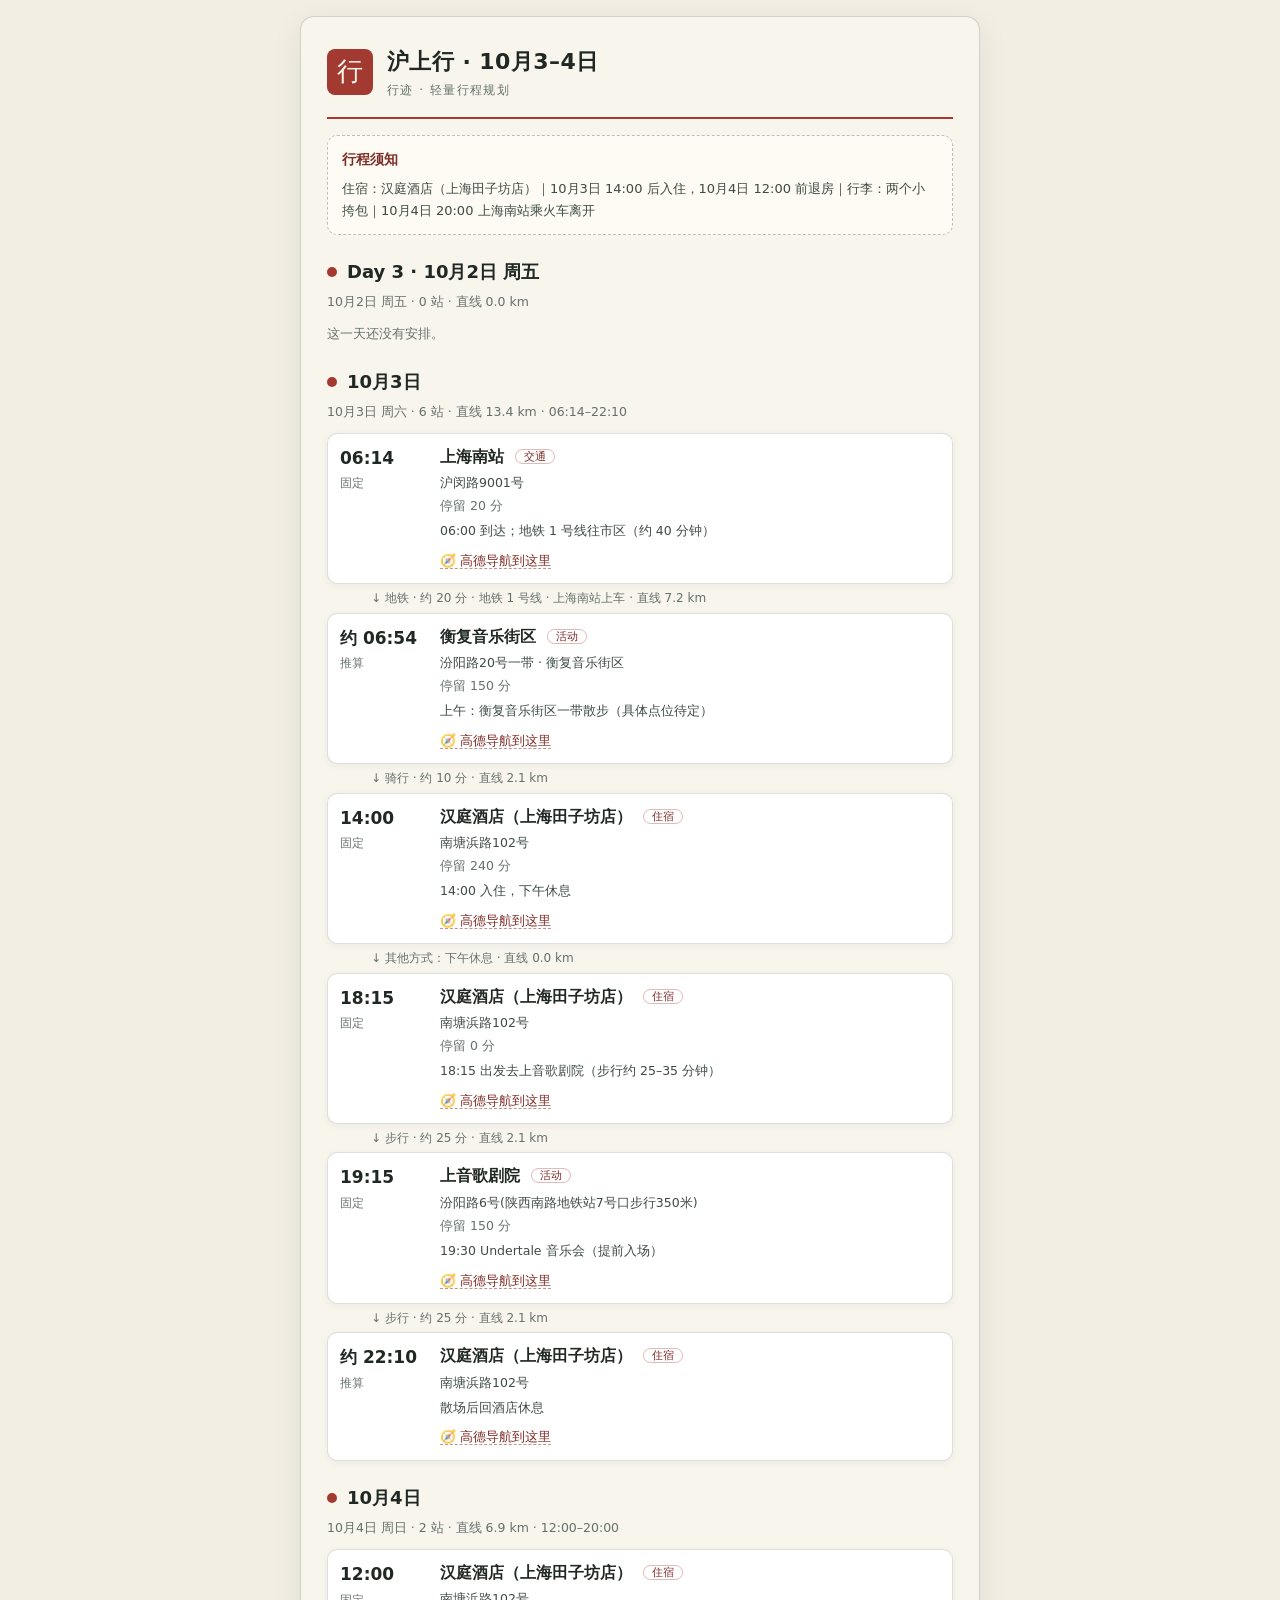
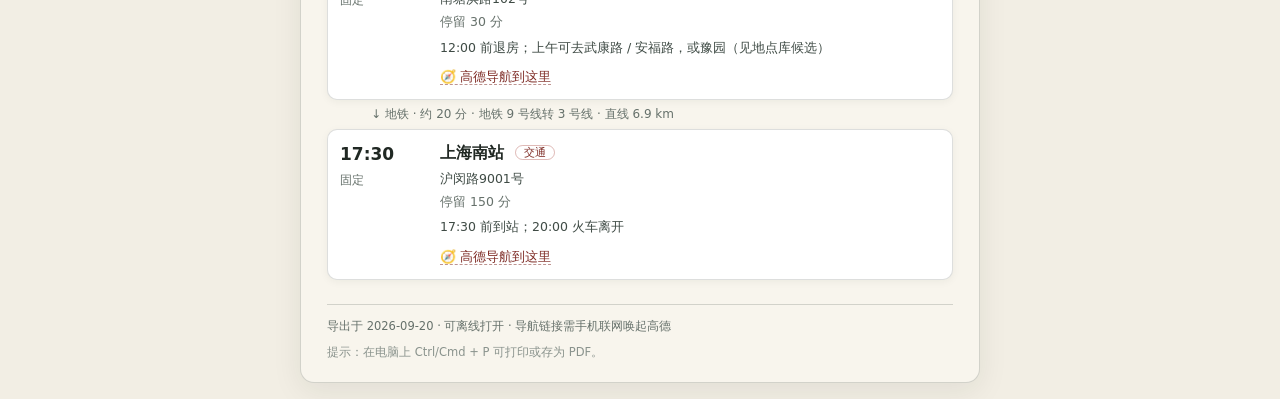
==== 沪上行-行程单.html @ 2066f83e "feat: 首个公开版本（行迹 · 轻量行程规划）" ====
<!DOCTYPE html>
<html lang="zh-CN">
<head>
<meta charset="UTF-8">
<meta name="viewport" content="width=device-width, initial-scale=1.0">
<title>行程单 · 沪上行 · 10月3–4日</title>
<style>:root{color-scheme:light}
*{box-sizing:border-box;margin:0;padding:0}
body{background:#f2eee4;color:#202823;font:15px/1.7 "PingFang SC","Microsoft YaHei",system-ui,sans-serif;padding:16px}
.sheet{max-width:680px;margin:0 auto;background:#f8f5ed;border:1px solid rgba(43,54,48,.18);border-radius:14px;padding:26px 26px 20px;box-shadow:0 8px 30px rgba(24,32,28,.08)}
.sheet-head{display:flex;gap:14px;align-items:center;padding-bottom:16px;border-bottom:2px solid #a33a31}
.seal{display:grid;place-items:center;width:46px;height:46px;border-radius:8px;background:#a33a31;color:#fdf6ec;font-size:26px;font-family:"KaiTi","STKaiti",serif}
h1{font-size:22px;letter-spacing:.02em}
.brand{color:#66716b;font-size:12px;letter-spacing:.12em}
.trip-note{margin-top:16px;padding:12px 14px;border:1px dashed rgba(43,54,48,.3);border-radius:10px;background:#fdfbf4}
.trip-note h2{font-size:14px;color:#7e2b25;margin-bottom:6px}
.trip-note p{font-size:13px;color:#3f4b45}
.day{margin-top:22px}
.day h2{display:flex;align-items:center;gap:10px;font-size:18px}
.day h2::before{content:"";width:10px;height:10px;border-radius:50%;background:#a33a31}
.day-meta{margin:4px 0 10px;color:#66716b;font-size:12.5px}
.stops{list-style:none}
.stop{display:grid;grid-template-columns:88px 1fr;gap:12px;padding:10px 12px;border:1px solid rgba(43,54,48,.16);border-radius:10px;background:#fff;box-shadow:0 2px 8px rgba(24,32,28,.05);page-break-inside:avoid;break-inside:avoid}
.stop.is-late{border-left:3px solid #a33a31}
.stop-time{display:flex;flex-direction:column;gap:2px}
.stop-time strong{font-size:17px;font-variant-numeric:tabular-nums}
.stop-time strong.late{color:#a33a31;font-size:14px}
.stop-time span{color:#66716b;font-size:11.5px}
.stop-body h3{font-size:15.5px}
.stop-body h3 em{font-style:normal;font-size:11px;font-weight:500;color:#7e2b25;border:1px solid rgba(163,58,49,.35);border-radius:99px;padding:0 8px;margin-left:6px;vertical-align:2px}
.addr{color:#3f4b45;font-size:12.5px;margin-top:2px}
.stop-meta{color:#66716b;font-size:12.5px;margin-top:2px}
.note{color:#3f4b45;font-size:12.5px;margin-top:4px}
.links{margin-top:6px}
.links a{color:#7e2b25;font-size:13px;text-decoration:none;border-bottom:1px dashed rgba(126,43,37,.5)}
.transit{list-style:none;margin:4px 0 4px 44px;color:#66716b;font-size:12px}
.empty{color:#66716b;font-size:13px}
.sheet-foot{margin-top:24px;padding-top:12px;border-top:1px solid rgba(43,54,48,.18);color:#66716b;font-size:11.5px}
.print-tip{margin-top:6px;color:#8a938d;font-size:11.5px}
@media print{body{background:#fff;padding:0}.sheet{border:none;box-shadow:none;max-width:none}.print-tip{display:none}.links a{color:#000}}
@media (max-width:520px){.sheet{padding:18px 14px}.stop{grid-template-columns:70px 1fr;gap:8px}}</style>
</head>
<body>
<main class="sheet"><header class="sheet-head"><div class="seal">行</div><div><h1>沪上行 · 10月3–4日</h1><p class="brand">行迹 · 轻量行程规划</p></div></header><section class="trip-note"><h2>行程须知</h2><p>住宿：汉庭酒店（上海田子坊店）｜10月3日 14:00 后入住，10月4日 12:00 前退房｜行李：两个小挎包｜10月4日 20:00 上海南站乘火车离开</p></section><section class="day"><h2>Day 3 · 10月2日 周五</h2><p class="day-meta">10月2日 周五 · 0 站 · 直线 0.0 km</p><p class="empty">这一天还没有安排。</p></section><section class="day"><h2>10月3日</h2><p class="day-meta">10月3日 周六 · 6 站 · 直线 13.4 km · 06:14–22:10</p><ul class="stops"><li class="stop"><div class="stop-time"><strong>06:14</strong><span>固定</span></div><div class="stop-body"><h3>上海南站 <em>交通</em></h3><p class="addr">沪闵路9001号</p><p class="stop-meta">停留 20 分</p><p class="note">06:00 到达；地铁 1 号线往市区（约 40 分钟）</p><p class="links"><a href="https://uri.amap.com/navigation?to=121.429462,31.153127,%E4%B8%8A%E6%B5%B7%E5%8D%97%E7%AB%99&mode=bus&callnative=1&coordinate=gaode&src=xingji">🧭 高德导航到这里</a></p></div></li><li class="transit">↓ 地铁 · 约 20 分 · 地铁 1 号线 · 上海南站上车 · 直线 7.2 km</li><li class="stop"><div class="stop-time"><strong>约 06:54</strong><span>推算</span></div><div class="stop-body"><h3>衡复音乐街区 <em>活动</em></h3><p class="addr">汾阳路20号一带 · 衡复音乐街区</p><p class="stop-meta">停留 150 分</p><p class="note">上午：衡复音乐街区一带散步（具体点位待定）</p><p class="links"><a href="https://uri.amap.com/navigation?to=121.454668,31.213711,%E8%A1%A1%E5%A4%8D%E9%9F%B3%E4%B9%90%E8%A1%97%E5%8C%BA&mode=bus&callnative=1&coordinate=gaode&src=xingji">🧭 高德导航到这里</a></p></div></li><li class="transit">↓ 骑行 · 约 10 分 · 直线 2.1 km</li><li class="stop"><div class="stop-time"><strong>14:00</strong><span>固定</span></div><div class="stop-body"><h3>汉庭酒店（上海田子坊店） <em>住宿</em></h3><p class="addr">南塘浜路102号</p><p class="stop-meta">停留 240 分</p><p class="note">14:00 入住，下午休息</p><p class="links"><a href="https://uri.amap.com/navigation?to=121.47242,31.203067,%E6%B1%89%E5%BA%AD%E9%85%92%E5%BA%97%EF%BC%88%E4%B8%8A%E6%B5%B7%E7%94%B0%E5%AD%90%E5%9D%8A%E5%BA%97%EF%BC%89&mode=bus&callnative=1&coordinate=gaode&src=xingji">🧭 高德导航到这里</a></p></div></li><li class="transit">↓ 其他方式：下午休息 · 直线 0.0 km</li><li class="stop"><div class="stop-time"><strong>18:15</strong><span>固定</span></div><div class="stop-body"><h3>汉庭酒店（上海田子坊店） <em>住宿</em></h3><p class="addr">南塘浜路102号</p><p class="stop-meta">停留 0 分</p><p class="note">18:15 出发去上音歌剧院（步行约 25–35 分钟）</p><p class="links"><a href="https://uri.amap.com/navigation?to=121.47242,31.203067,%E6%B1%89%E5%BA%AD%E9%85%92%E5%BA%97%EF%BC%88%E4%B8%8A%E6%B5%B7%E7%94%B0%E5%AD%90%E5%9D%8A%E5%BA%97%EF%BC%89&mode=bus&callnative=1&coordinate=gaode&src=xingji">🧭 高德导航到这里</a></p></div></li><li class="transit">↓ 步行 · 约 25 分 · 直线 2.1 km</li><li class="stop"><div class="stop-time"><strong>19:15</strong><span>固定</span></div><div class="stop-body"><h3>上音歌剧院 <em>活动</em></h3><p class="addr">汾阳路6号(陕西南路地铁站7号口步行350米)</p><p class="stop-meta">停留 150 分</p><p class="note">19:30 Undertale 音乐会（提前入场）</p><p class="links"><a href="https://uri.amap.com/navigation?to=121.455425,31.214725,%E4%B8%8A%E9%9F%B3%E6%AD%8C%E5%89%A7%E9%99%A2&mode=bus&callnative=1&coordinate=gaode&src=xingji">🧭 高德导航到这里</a></p></div></li><li class="transit">↓ 步行 · 约 25 分 · 直线 2.1 km</li><li class="stop"><div class="stop-time"><strong>约 22:10</strong><span>推算</span></div><div class="stop-body"><h3>汉庭酒店（上海田子坊店） <em>住宿</em></h3><p class="addr">南塘浜路102号</p><p class="note">散场后回酒店休息</p><p class="links"><a href="https://uri.amap.com/navigation?to=121.47242,31.203067,%E6%B1%89%E5%BA%AD%E9%85%92%E5%BA%97%EF%BC%88%E4%B8%8A%E6%B5%B7%E7%94%B0%E5%AD%90%E5%9D%8A%E5%BA%97%EF%BC%89&mode=bus&callnative=1&coordinate=gaode&src=xingji">🧭 高德导航到这里</a></p></div></li></ul></section><section class="day"><h2>10月4日</h2><p class="day-meta">10月4日 周日 · 2 站 · 直线 6.9 km · 12:00–20:00</p><ul class="stops"><li class="stop"><div class="stop-time"><strong>12:00</strong><span>固定</span></div><div class="stop-body"><h3>汉庭酒店（上海田子坊店） <em>住宿</em></h3><p class="addr">南塘浜路102号</p><p class="stop-meta">停留 30 分</p><p class="note">12:00 前退房；上午可去武康路 / 安福路，或豫园（见地点库候选）</p><p class="links"><a href="https://uri.amap.com/navigation?to=121.47242,31.203067,%E6%B1%89%E5%BA%AD%E9%85%92%E5%BA%97%EF%BC%88%E4%B8%8A%E6%B5%B7%E7%94%B0%E5%AD%90%E5%9D%8A%E5%BA%97%EF%BC%89&mode=bus&callnative=1&coordinate=gaode&src=xingji">🧭 高德导航到这里</a></p></div></li><li class="transit">↓ 地铁 · 约 20 分 · 地铁 9 号线转 3 号线 · 直线 6.9 km</li><li class="stop"><div class="stop-time"><strong>17:30</strong><span>固定</span></div><div class="stop-body"><h3>上海南站 <em>交通</em></h3><p class="addr">沪闵路9001号</p><p class="stop-meta">停留 150 分</p><p class="note">17:30 前到站；20:00 火车离开</p><p class="links"><a href="https://uri.amap.com/navigation?to=121.429462,31.153127,%E4%B8%8A%E6%B5%B7%E5%8D%97%E7%AB%99&mode=bus&callnative=1&coordinate=gaode&src=xingji">🧭 高德导航到这里</a></p></div></li></ul></section><footer class="sheet-foot">导出于 2026-09-20 · 可离线打开 · 导航链接需手机联网唤起高德</footer><p class="print-tip">提示：在电脑上 Ctrl/Cmd + P 可打印或存为 PDF。</p></main>
</body>
</html>
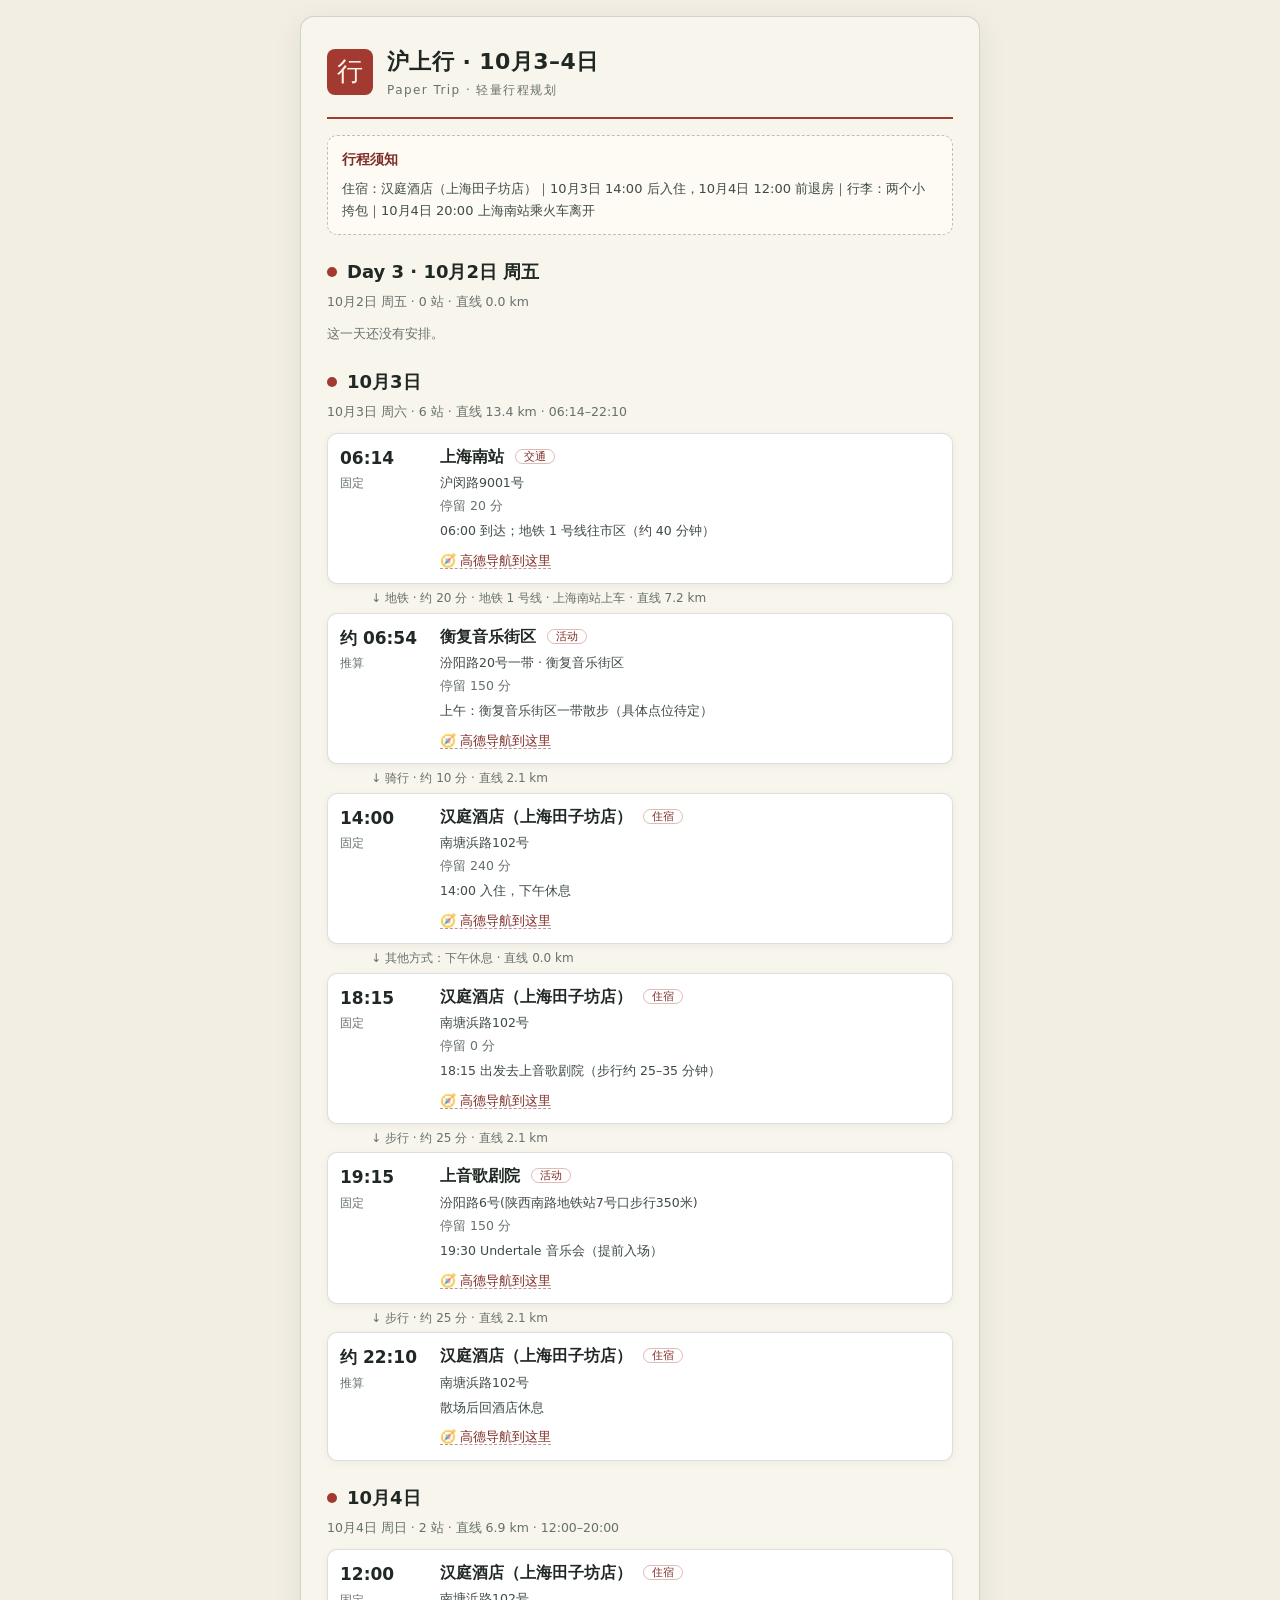
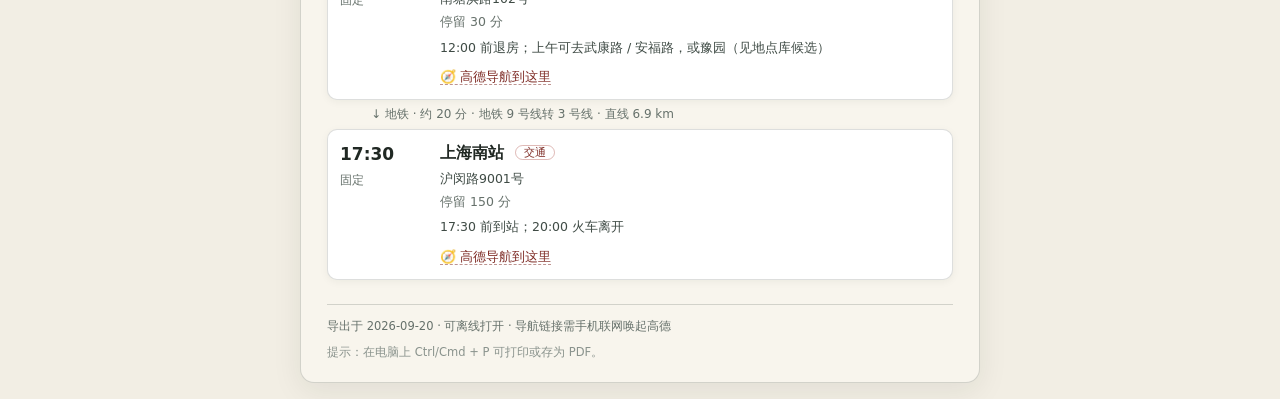
==== commit 442af0d7: "chore: 项目更名为 Paper Trip（paper-trip）" ====
--- a/沪上行-行程单.html
+++ b/沪上行-行程单.html
@@ -41,6 +41,6 @@
 @media (max-width:520px){.sheet{padding:18px 14px}.stop{grid-template-columns:70px 1fr;gap:8px}}</style>
 </head>
 <body>
-<main class="sheet"><header class="sheet-head"><div class="seal">行</div><div><h1>沪上行 · 10月3–4日</h1><p class="brand">行迹 · 轻量行程规划</p></div></header><section class="trip-note"><h2>行程须知</h2><p>住宿：汉庭酒店（上海田子坊店）｜10月3日 14:00 后入住，10月4日 12:00 前退房｜行李：两个小挎包｜10月4日 20:00 上海南站乘火车离开</p></section><section class="day"><h2>Day 3 · 10月2日 周五</h2><p class="day-meta">10月2日 周五 · 0 站 · 直线 0.0 km</p><p class="empty">这一天还没有安排。</p></section><section class="day"><h2>10月3日</h2><p class="day-meta">10月3日 周六 · 6 站 · 直线 13.4 km · 06:14–22:10</p><ul class="stops"><li class="stop"><div class="stop-time"><strong>06:14</strong><span>固定</span></div><div class="stop-body"><h3>上海南站 <em>交通</em></h3><p class="addr">沪闵路9001号</p><p class="stop-meta">停留 20 分</p><p class="note">06:00 到达；地铁 1 号线往市区（约 40 分钟）</p><p class="links"><a href="https://uri.amap.com/navigation?to=121.429462,31.153127,%E4%B8%8A%E6%B5%B7%E5%8D%97%E7%AB%99&mode=bus&callnative=1&coordinate=gaode&src=xingji">🧭 高德导航到这里</a></p></div></li><li class="transit">↓ 地铁 · 约 20 分 · 地铁 1 号线 · 上海南站上车 · 直线 7.2 km</li><li class="stop"><div class="stop-time"><strong>约 06:54</strong><span>推算</span></div><div class="stop-body"><h3>衡复音乐街区 <em>活动</em></h3><p class="addr">汾阳路20号一带 · 衡复音乐街区</p><p class="stop-meta">停留 150 分</p><p class="note">上午：衡复音乐街区一带散步（具体点位待定）</p><p class="links"><a href="https://uri.amap.com/navigation?to=121.454668,31.213711,%E8%A1%A1%E5%A4%8D%E9%9F%B3%E4%B9%90%E8%A1%97%E5%8C%BA&mode=bus&callnative=1&coordinate=gaode&src=xingji">🧭 高德导航到这里</a></p></div></li><li class="transit">↓ 骑行 · 约 10 分 · 直线 2.1 km</li><li class="stop"><div class="stop-time"><strong>14:00</strong><span>固定</span></div><div class="stop-body"><h3>汉庭酒店（上海田子坊店） <em>住宿</em></h3><p class="addr">南塘浜路102号</p><p class="stop-meta">停留 240 分</p><p class="note">14:00 入住，下午休息</p><p class="links"><a href="https://uri.amap.com/navigation?to=121.47242,31.203067,%E6%B1%89%E5%BA%AD%E9%85%92%E5%BA%97%EF%BC%88%E4%B8%8A%E6%B5%B7%E7%94%B0%E5%AD%90%E5%9D%8A%E5%BA%97%EF%BC%89&mode=bus&callnative=1&coordinate=gaode&src=xingji">🧭 高德导航到这里</a></p></div></li><li class="transit">↓ 其他方式：下午休息 · 直线 0.0 km</li><li class="stop"><div class="stop-time"><strong>18:15</strong><span>固定</span></div><div class="stop-body"><h3>汉庭酒店（上海田子坊店） <em>住宿</em></h3><p class="addr">南塘浜路102号</p><p class="stop-meta">停留 0 分</p><p class="note">18:15 出发去上音歌剧院（步行约 25–35 分钟）</p><p class="links"><a href="https://uri.amap.com/navigation?to=121.47242,31.203067,%E6%B1%89%E5%BA%AD%E9%85%92%E5%BA%97%EF%BC%88%E4%B8%8A%E6%B5%B7%E7%94%B0%E5%AD%90%E5%9D%8A%E5%BA%97%EF%BC%89&mode=bus&callnative=1&coordinate=gaode&src=xingji">🧭 高德导航到这里</a></p></div></li><li class="transit">↓ 步行 · 约 25 分 · 直线 2.1 km</li><li class="stop"><div class="stop-time"><strong>19:15</strong><span>固定</span></div><div class="stop-body"><h3>上音歌剧院 <em>活动</em></h3><p class="addr">汾阳路6号(陕西南路地铁站7号口步行350米)</p><p class="stop-meta">停留 150 分</p><p class="note">19:30 Undertale 音乐会（提前入场）</p><p class="links"><a href="https://uri.amap.com/navigation?to=121.455425,31.214725,%E4%B8%8A%E9%9F%B3%E6%AD%8C%E5%89%A7%E9%99%A2&mode=bus&callnative=1&coordinate=gaode&src=xingji">🧭 高德导航到这里</a></p></div></li><li class="transit">↓ 步行 · 约 25 分 · 直线 2.1 km</li><li class="stop"><div class="stop-time"><strong>约 22:10</strong><span>推算</span></div><div class="stop-body"><h3>汉庭酒店（上海田子坊店） <em>住宿</em></h3><p class="addr">南塘浜路102号</p><p class="note">散场后回酒店休息</p><p class="links"><a href="https://uri.amap.com/navigation?to=121.47242,31.203067,%E6%B1%89%E5%BA%AD%E9%85%92%E5%BA%97%EF%BC%88%E4%B8%8A%E6%B5%B7%E7%94%B0%E5%AD%90%E5%9D%8A%E5%BA%97%EF%BC%89&mode=bus&callnative=1&coordinate=gaode&src=xingji">🧭 高德导航到这里</a></p></div></li></ul></section><section class="day"><h2>10月4日</h2><p class="day-meta">10月4日 周日 · 2 站 · 直线 6.9 km · 12:00–20:00</p><ul class="stops"><li class="stop"><div class="stop-time"><strong>12:00</strong><span>固定</span></div><div class="stop-body"><h3>汉庭酒店（上海田子坊店） <em>住宿</em></h3><p class="addr">南塘浜路102号</p><p class="stop-meta">停留 30 分</p><p class="note">12:00 前退房；上午可去武康路 / 安福路，或豫园（见地点库候选）</p><p class="links"><a href="https://uri.amap.com/navigation?to=121.47242,31.203067,%E6%B1%89%E5%BA%AD%E9%85%92%E5%BA%97%EF%BC%88%E4%B8%8A%E6%B5%B7%E7%94%B0%E5%AD%90%E5%9D%8A%E5%BA%97%EF%BC%89&mode=bus&callnative=1&coordinate=gaode&src=xingji">🧭 高德导航到这里</a></p></div></li><li class="transit">↓ 地铁 · 约 20 分 · 地铁 9 号线转 3 号线 · 直线 6.9 km</li><li class="stop"><div class="stop-time"><strong>17:30</strong><span>固定</span></div><div class="stop-body"><h3>上海南站 <em>交通</em></h3><p class="addr">沪闵路9001号</p><p class="stop-meta">停留 150 分</p><p class="note">17:30 前到站；20:00 火车离开</p><p class="links"><a href="https://uri.amap.com/navigation?to=121.429462,31.153127,%E4%B8%8A%E6%B5%B7%E5%8D%97%E7%AB%99&mode=bus&callnative=1&coordinate=gaode&src=xingji">🧭 高德导航到这里</a></p></div></li></ul></section><footer class="sheet-foot">导出于 2026-09-20 · 可离线打开 · 导航链接需手机联网唤起高德</footer><p class="print-tip">提示：在电脑上 Ctrl/Cmd + P 可打印或存为 PDF。</p></main>
+<main class="sheet"><header class="sheet-head"><div class="seal">行</div><div><h1>沪上行 · 10月3–4日</h1><p class="brand">Paper Trip · 轻量行程规划</p></div></header><section class="trip-note"><h2>行程须知</h2><p>住宿：汉庭酒店（上海田子坊店）｜10月3日 14:00 后入住，10月4日 12:00 前退房｜行李：两个小挎包｜10月4日 20:00 上海南站乘火车离开</p></section><section class="day"><h2>Day 3 · 10月2日 周五</h2><p class="day-meta">10月2日 周五 · 0 站 · 直线 0.0 km</p><p class="empty">这一天还没有安排。</p></section><section class="day"><h2>10月3日</h2><p class="day-meta">10月3日 周六 · 6 站 · 直线 13.4 km · 06:14–22:10</p><ul class="stops"><li class="stop"><div class="stop-time"><strong>06:14</strong><span>固定</span></div><div class="stop-body"><h3>上海南站 <em>交通</em></h3><p class="addr">沪闵路9001号</p><p class="stop-meta">停留 20 分</p><p class="note">06:00 到达；地铁 1 号线往市区（约 40 分钟）</p><p class="links"><a href="https://uri.amap.com/navigation?to=121.429462,31.153127,%E4%B8%8A%E6%B5%B7%E5%8D%97%E7%AB%99&mode=bus&callnative=1&coordinate=gaode&src=xingji">🧭 高德导航到这里</a></p></div></li><li class="transit">↓ 地铁 · 约 20 分 · 地铁 1 号线 · 上海南站上车 · 直线 7.2 km</li><li class="stop"><div class="stop-time"><strong>约 06:54</strong><span>推算</span></div><div class="stop-body"><h3>衡复音乐街区 <em>活动</em></h3><p class="addr">汾阳路20号一带 · 衡复音乐街区</p><p class="stop-meta">停留 150 分</p><p class="note">上午：衡复音乐街区一带散步（具体点位待定）</p><p class="links"><a href="https://uri.amap.com/navigation?to=121.454668,31.213711,%E8%A1%A1%E5%A4%8D%E9%9F%B3%E4%B9%90%E8%A1%97%E5%8C%BA&mode=bus&callnative=1&coordinate=gaode&src=xingji">🧭 高德导航到这里</a></p></div></li><li class="transit">↓ 骑行 · 约 10 分 · 直线 2.1 km</li><li class="stop"><div class="stop-time"><strong>14:00</strong><span>固定</span></div><div class="stop-body"><h3>汉庭酒店（上海田子坊店） <em>住宿</em></h3><p class="addr">南塘浜路102号</p><p class="stop-meta">停留 240 分</p><p class="note">14:00 入住，下午休息</p><p class="links"><a href="https://uri.amap.com/navigation?to=121.47242,31.203067,%E6%B1%89%E5%BA%AD%E9%85%92%E5%BA%97%EF%BC%88%E4%B8%8A%E6%B5%B7%E7%94%B0%E5%AD%90%E5%9D%8A%E5%BA%97%EF%BC%89&mode=bus&callnative=1&coordinate=gaode&src=xingji">🧭 高德导航到这里</a></p></div></li><li class="transit">↓ 其他方式：下午休息 · 直线 0.0 km</li><li class="stop"><div class="stop-time"><strong>18:15</strong><span>固定</span></div><div class="stop-body"><h3>汉庭酒店（上海田子坊店） <em>住宿</em></h3><p class="addr">南塘浜路102号</p><p class="stop-meta">停留 0 分</p><p class="note">18:15 出发去上音歌剧院（步行约 25–35 分钟）</p><p class="links"><a href="https://uri.amap.com/navigation?to=121.47242,31.203067,%E6%B1%89%E5%BA%AD%E9%85%92%E5%BA%97%EF%BC%88%E4%B8%8A%E6%B5%B7%E7%94%B0%E5%AD%90%E5%9D%8A%E5%BA%97%EF%BC%89&mode=bus&callnative=1&coordinate=gaode&src=xingji">🧭 高德导航到这里</a></p></div></li><li class="transit">↓ 步行 · 约 25 分 · 直线 2.1 km</li><li class="stop"><div class="stop-time"><strong>19:15</strong><span>固定</span></div><div class="stop-body"><h3>上音歌剧院 <em>活动</em></h3><p class="addr">汾阳路6号(陕西南路地铁站7号口步行350米)</p><p class="stop-meta">停留 150 分</p><p class="note">19:30 Undertale 音乐会（提前入场）</p><p class="links"><a href="https://uri.amap.com/navigation?to=121.455425,31.214725,%E4%B8%8A%E9%9F%B3%E6%AD%8C%E5%89%A7%E9%99%A2&mode=bus&callnative=1&coordinate=gaode&src=xingji">🧭 高德导航到这里</a></p></div></li><li class="transit">↓ 步行 · 约 25 分 · 直线 2.1 km</li><li class="stop"><div class="stop-time"><strong>约 22:10</strong><span>推算</span></div><div class="stop-body"><h3>汉庭酒店（上海田子坊店） <em>住宿</em></h3><p class="addr">南塘浜路102号</p><p class="note">散场后回酒店休息</p><p class="links"><a href="https://uri.amap.com/navigation?to=121.47242,31.203067,%E6%B1%89%E5%BA%AD%E9%85%92%E5%BA%97%EF%BC%88%E4%B8%8A%E6%B5%B7%E7%94%B0%E5%AD%90%E5%9D%8A%E5%BA%97%EF%BC%89&mode=bus&callnative=1&coordinate=gaode&src=xingji">🧭 高德导航到这里</a></p></div></li></ul></section><section class="day"><h2>10月4日</h2><p class="day-meta">10月4日 周日 · 2 站 · 直线 6.9 km · 12:00–20:00</p><ul class="stops"><li class="stop"><div class="stop-time"><strong>12:00</strong><span>固定</span></div><div class="stop-body"><h3>汉庭酒店（上海田子坊店） <em>住宿</em></h3><p class="addr">南塘浜路102号</p><p class="stop-meta">停留 30 分</p><p class="note">12:00 前退房；上午可去武康路 / 安福路，或豫园（见地点库候选）</p><p class="links"><a href="https://uri.amap.com/navigation?to=121.47242,31.203067,%E6%B1%89%E5%BA%AD%E9%85%92%E5%BA%97%EF%BC%88%E4%B8%8A%E6%B5%B7%E7%94%B0%E5%AD%90%E5%9D%8A%E5%BA%97%EF%BC%89&mode=bus&callnative=1&coordinate=gaode&src=xingji">🧭 高德导航到这里</a></p></div></li><li class="transit">↓ 地铁 · 约 20 分 · 地铁 9 号线转 3 号线 · 直线 6.9 km</li><li class="stop"><div class="stop-time"><strong>17:30</strong><span>固定</span></div><div class="stop-body"><h3>上海南站 <em>交通</em></h3><p class="addr">沪闵路9001号</p><p class="stop-meta">停留 150 分</p><p class="note">17:30 前到站；20:00 火车离开</p><p class="links"><a href="https://uri.amap.com/navigation?to=121.429462,31.153127,%E4%B8%8A%E6%B5%B7%E5%8D%97%E7%AB%99&mode=bus&callnative=1&coordinate=gaode&src=xingji">🧭 高德导航到这里</a></p></div></li></ul></section><footer class="sheet-foot">导出于 2026-09-20 · 可离线打开 · 导航链接需手机联网唤起高德</footer><p class="print-tip">提示：在电脑上 Ctrl/Cmd + P 可打印或存为 PDF。</p></main>
 </body>
 </html>
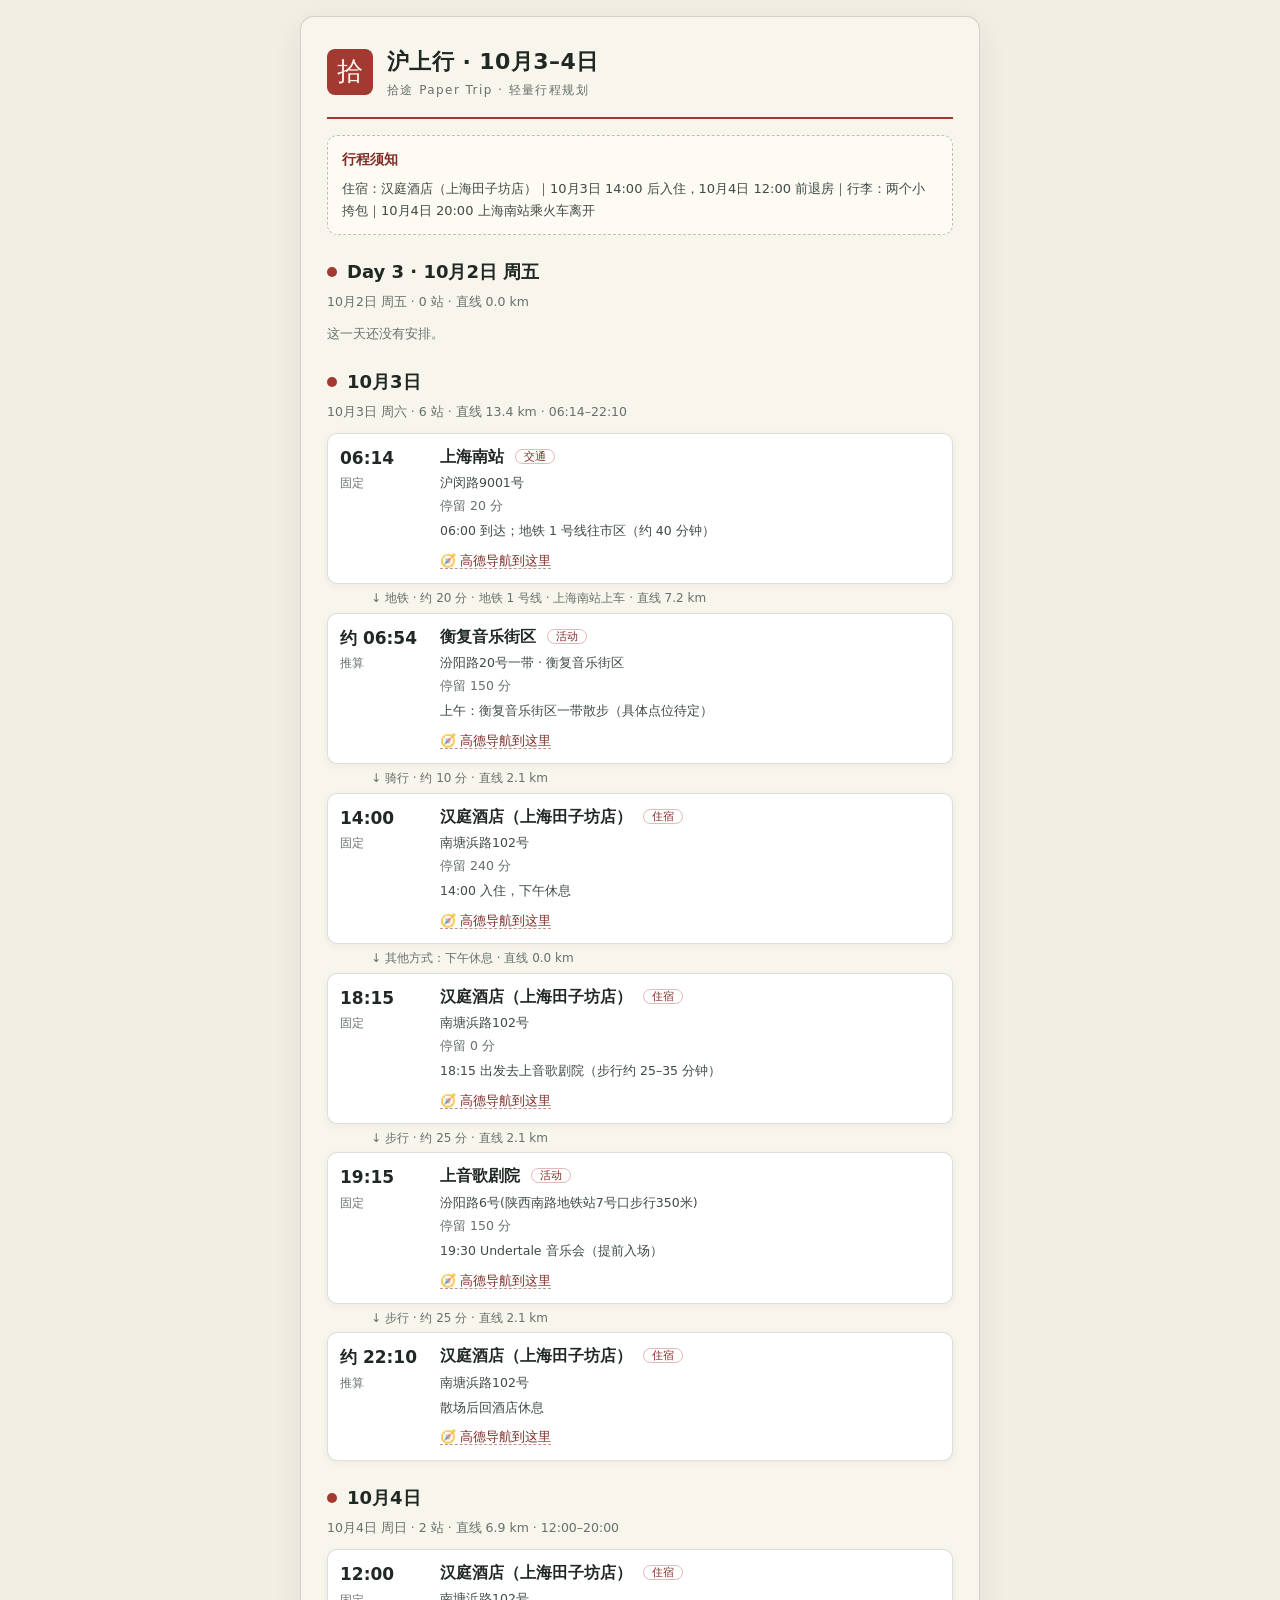
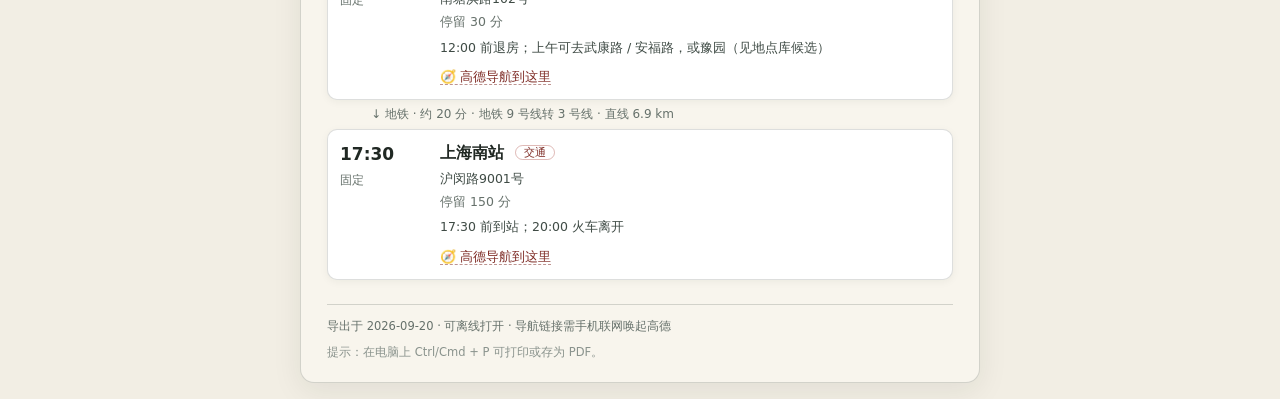
==== commit cae9fc9e: "chore: 中文品牌定名「拾途」（拾途 Paper Trip）" ====
--- a/沪上行-行程单.html
+++ b/沪上行-行程单.html
@@ -1,46 +1,394 @@
 <!DOCTYPE html>
 <html lang="zh-CN">
+
 <head>
-<meta charset="UTF-8">
-<meta name="viewport" content="width=device-width, initial-scale=1.0">
-<title>行程单 · 沪上行 · 10月3–4日</title>
-<style>:root{color-scheme:light}
-*{box-sizing:border-box;margin:0;padding:0}
-body{background:#f2eee4;color:#202823;font:15px/1.7 "PingFang SC","Microsoft YaHei",system-ui,sans-serif;padding:16px}
-.sheet{max-width:680px;margin:0 auto;background:#f8f5ed;border:1px solid rgba(43,54,48,.18);border-radius:14px;padding:26px 26px 20px;box-shadow:0 8px 30px rgba(24,32,28,.08)}
-.sheet-head{display:flex;gap:14px;align-items:center;padding-bottom:16px;border-bottom:2px solid #a33a31}
-.seal{display:grid;place-items:center;width:46px;height:46px;border-radius:8px;background:#a33a31;color:#fdf6ec;font-size:26px;font-family:"KaiTi","STKaiti",serif}
-h1{font-size:22px;letter-spacing:.02em}
-.brand{color:#66716b;font-size:12px;letter-spacing:.12em}
-.trip-note{margin-top:16px;padding:12px 14px;border:1px dashed rgba(43,54,48,.3);border-radius:10px;background:#fdfbf4}
-.trip-note h2{font-size:14px;color:#7e2b25;margin-bottom:6px}
-.trip-note p{font-size:13px;color:#3f4b45}
-.day{margin-top:22px}
-.day h2{display:flex;align-items:center;gap:10px;font-size:18px}
-.day h2::before{content:"";width:10px;height:10px;border-radius:50%;background:#a33a31}
-.day-meta{margin:4px 0 10px;color:#66716b;font-size:12.5px}
-.stops{list-style:none}
-.stop{display:grid;grid-template-columns:88px 1fr;gap:12px;padding:10px 12px;border:1px solid rgba(43,54,48,.16);border-radius:10px;background:#fff;box-shadow:0 2px 8px rgba(24,32,28,.05);page-break-inside:avoid;break-inside:avoid}
-.stop.is-late{border-left:3px solid #a33a31}
-.stop-time{display:flex;flex-direction:column;gap:2px}
-.stop-time strong{font-size:17px;font-variant-numeric:tabular-nums}
-.stop-time strong.late{color:#a33a31;font-size:14px}
-.stop-time span{color:#66716b;font-size:11.5px}
-.stop-body h3{font-size:15.5px}
-.stop-body h3 em{font-style:normal;font-size:11px;font-weight:500;color:#7e2b25;border:1px solid rgba(163,58,49,.35);border-radius:99px;padding:0 8px;margin-left:6px;vertical-align:2px}
-.addr{color:#3f4b45;font-size:12.5px;margin-top:2px}
-.stop-meta{color:#66716b;font-size:12.5px;margin-top:2px}
-.note{color:#3f4b45;font-size:12.5px;margin-top:4px}
-.links{margin-top:6px}
-.links a{color:#7e2b25;font-size:13px;text-decoration:none;border-bottom:1px dashed rgba(126,43,37,.5)}
-.transit{list-style:none;margin:4px 0 4px 44px;color:#66716b;font-size:12px}
-.empty{color:#66716b;font-size:13px}
-.sheet-foot{margin-top:24px;padding-top:12px;border-top:1px solid rgba(43,54,48,.18);color:#66716b;font-size:11.5px}
-.print-tip{margin-top:6px;color:#8a938d;font-size:11.5px}
-@media print{body{background:#fff;padding:0}.sheet{border:none;box-shadow:none;max-width:none}.print-tip{display:none}.links a{color:#000}}
-@media (max-width:520px){.sheet{padding:18px 14px}.stop{grid-template-columns:70px 1fr;gap:8px}}</style>
+    <meta charset="UTF-8">
+    <meta name="viewport" content="width=device-width, initial-scale=1.0">
+    <title>行程单 · 沪上行 · 10月3–4日</title>
+    <style>
+        :root {
+            color-scheme: light
+        }
+
+        * {
+            box-sizing: border-box;
+            margin: 0;
+            padding: 0
+        }
+
+        body {
+            background: #f2eee4;
+            color: #202823;
+            font: 15px/1.7 "PingFang SC", "Microsoft YaHei", system-ui, sans-serif;
+            padding: 16px
+        }
+
+        .sheet {
+            max-width: 680px;
+            margin: 0 auto;
+            background: #f8f5ed;
+            border: 1px solid rgba(43, 54, 48, .18);
+            border-radius: 14px;
+            padding: 26px 26px 20px;
+            box-shadow: 0 8px 30px rgba(24, 32, 28, .08)
+        }
+
+        .sheet-head {
+            display: flex;
+            gap: 14px;
+            align-items: center;
+            padding-bottom: 16px;
+            border-bottom: 2px solid #a33a31
+        }
+
+        .seal {
+            display: grid;
+            place-items: center;
+            width: 46px;
+            height: 46px;
+            border-radius: 8px;
+            background: #a33a31;
+            color: #fdf6ec;
+            font-size: 26px;
+            font-family: "KaiTi", "STKaiti", serif
+        }
+
+        h1 {
+            font-size: 22px;
+            letter-spacing: .02em
+        }
+
+        .brand {
+            color: #66716b;
+            font-size: 12px;
+            letter-spacing: .12em
+        }
+
+        .trip-note {
+            margin-top: 16px;
+            padding: 12px 14px;
+            border: 1px dashed rgba(43, 54, 48, .3);
+            border-radius: 10px;
+            background: #fdfbf4
+        }
+
+        .trip-note h2 {
+            font-size: 14px;
+            color: #7e2b25;
+            margin-bottom: 6px
+        }
+
+        .trip-note p {
+            font-size: 13px;
+            color: #3f4b45
+        }
+
+        .day {
+            margin-top: 22px
+        }
+
+        .day h2 {
+            display: flex;
+            align-items: center;
+            gap: 10px;
+            font-size: 18px
+        }
+
+        .day h2::before {
+            content: "";
+            width: 10px;
+            height: 10px;
+            border-radius: 50%;
+            background: #a33a31
+        }
+
+        .day-meta {
+            margin: 4px 0 10px;
+            color: #66716b;
+            font-size: 12.5px
+        }
+
+        .stops {
+            list-style: none
+        }
+
+        .stop {
+            display: grid;
+            grid-template-columns: 88px 1fr;
+            gap: 12px;
+            padding: 10px 12px;
+            border: 1px solid rgba(43, 54, 48, .16);
+            border-radius: 10px;
+            background: #fff;
+            box-shadow: 0 2px 8px rgba(24, 32, 28, .05);
+            page-break-inside: avoid;
+            break-inside: avoid
+        }
+
+        .stop.is-late {
+            border-left: 3px solid #a33a31
+        }
+
+        .stop-time {
+            display: flex;
+            flex-direction: column;
+            gap: 2px
+        }
+
+        .stop-time strong {
+            font-size: 17px;
+            font-variant-numeric: tabular-nums
+        }
+
+        .stop-time strong.late {
+            color: #a33a31;
+            font-size: 14px
+        }
+
+        .stop-time span {
+            color: #66716b;
+            font-size: 11.5px
+        }
+
+        .stop-body h3 {
+            font-size: 15.5px
+        }
+
+        .stop-body h3 em {
+            font-style: normal;
+            font-size: 11px;
+            font-weight: 500;
+            color: #7e2b25;
+            border: 1px solid rgba(163, 58, 49, .35);
+            border-radius: 99px;
+            padding: 0 8px;
+            margin-left: 6px;
+            vertical-align: 2px
+        }
+
+        .addr {
+            color: #3f4b45;
+            font-size: 12.5px;
+            margin-top: 2px
+        }
+
+        .stop-meta {
+            color: #66716b;
+            font-size: 12.5px;
+            margin-top: 2px
+        }
+
+        .note {
+            color: #3f4b45;
+            font-size: 12.5px;
+            margin-top: 4px
+        }
+
+        .links {
+            margin-top: 6px
+        }
+
+        .links a {
+            color: #7e2b25;
+            font-size: 13px;
+            text-decoration: none;
+            border-bottom: 1px dashed rgba(126, 43, 37, .5)
+        }
+
+        .transit {
+            list-style: none;
+            margin: 4px 0 4px 44px;
+            color: #66716b;
+            font-size: 12px
+        }
+
+        .empty {
+            color: #66716b;
+            font-size: 13px
+        }
+
+        .sheet-foot {
+            margin-top: 24px;
+            padding-top: 12px;
+            border-top: 1px solid rgba(43, 54, 48, .18);
+            color: #66716b;
+            font-size: 11.5px
+        }
+
+        .print-tip {
+            margin-top: 6px;
+            color: #8a938d;
+            font-size: 11.5px
+        }
+
+        @media print {
+            body {
+                background: #fff;
+                padding: 0
+            }
+
+            .sheet {
+                border: none;
+                box-shadow: none;
+                max-width: none
+            }
+
+            .print-tip {
+                display: none
+            }
+
+            .links a {
+                color: #000
+            }
+        }
+
+        @media (max-width:520px) {
+            .sheet {
+                padding: 18px 14px
+            }
+
+            .stop {
+                grid-template-columns: 70px 1fr;
+                gap: 8px
+            }
+        }
+    </style>
 </head>
+
 <body>
-<main class="sheet"><header class="sheet-head"><div class="seal">行</div><div><h1>沪上行 · 10月3–4日</h1><p class="brand">Paper Trip · 轻量行程规划</p></div></header><section class="trip-note"><h2>行程须知</h2><p>住宿：汉庭酒店（上海田子坊店）｜10月3日 14:00 后入住，10月4日 12:00 前退房｜行李：两个小挎包｜10月4日 20:00 上海南站乘火车离开</p></section><section class="day"><h2>Day 3 · 10月2日 周五</h2><p class="day-meta">10月2日 周五 · 0 站 · 直线 0.0 km</p><p class="empty">这一天还没有安排。</p></section><section class="day"><h2>10月3日</h2><p class="day-meta">10月3日 周六 · 6 站 · 直线 13.4 km · 06:14–22:10</p><ul class="stops"><li class="stop"><div class="stop-time"><strong>06:14</strong><span>固定</span></div><div class="stop-body"><h3>上海南站 <em>交通</em></h3><p class="addr">沪闵路9001号</p><p class="stop-meta">停留 20 分</p><p class="note">06:00 到达；地铁 1 号线往市区（约 40 分钟）</p><p class="links"><a href="https://uri.amap.com/navigation?to=121.429462,31.153127,%E4%B8%8A%E6%B5%B7%E5%8D%97%E7%AB%99&mode=bus&callnative=1&coordinate=gaode&src=xingji">🧭 高德导航到这里</a></p></div></li><li class="transit">↓ 地铁 · 约 20 分 · 地铁 1 号线 · 上海南站上车 · 直线 7.2 km</li><li class="stop"><div class="stop-time"><strong>约 06:54</strong><span>推算</span></div><div class="stop-body"><h3>衡复音乐街区 <em>活动</em></h3><p class="addr">汾阳路20号一带 · 衡复音乐街区</p><p class="stop-meta">停留 150 分</p><p class="note">上午：衡复音乐街区一带散步（具体点位待定）</p><p class="links"><a href="https://uri.amap.com/navigation?to=121.454668,31.213711,%E8%A1%A1%E5%A4%8D%E9%9F%B3%E4%B9%90%E8%A1%97%E5%8C%BA&mode=bus&callnative=1&coordinate=gaode&src=xingji">🧭 高德导航到这里</a></p></div></li><li class="transit">↓ 骑行 · 约 10 分 · 直线 2.1 km</li><li class="stop"><div class="stop-time"><strong>14:00</strong><span>固定</span></div><div class="stop-body"><h3>汉庭酒店（上海田子坊店） <em>住宿</em></h3><p class="addr">南塘浜路102号</p><p class="stop-meta">停留 240 分</p><p class="note">14:00 入住，下午休息</p><p class="links"><a href="https://uri.amap.com/navigation?to=121.47242,31.203067,%E6%B1%89%E5%BA%AD%E9%85%92%E5%BA%97%EF%BC%88%E4%B8%8A%E6%B5%B7%E7%94%B0%E5%AD%90%E5%9D%8A%E5%BA%97%EF%BC%89&mode=bus&callnative=1&coordinate=gaode&src=xingji">🧭 高德导航到这里</a></p></div></li><li class="transit">↓ 其他方式：下午休息 · 直线 0.0 km</li><li class="stop"><div class="stop-time"><strong>18:15</strong><span>固定</span></div><div class="stop-body"><h3>汉庭酒店（上海田子坊店） <em>住宿</em></h3><p class="addr">南塘浜路102号</p><p class="stop-meta">停留 0 分</p><p class="note">18:15 出发去上音歌剧院（步行约 25–35 分钟）</p><p class="links"><a href="https://uri.amap.com/navigation?to=121.47242,31.203067,%E6%B1%89%E5%BA%AD%E9%85%92%E5%BA%97%EF%BC%88%E4%B8%8A%E6%B5%B7%E7%94%B0%E5%AD%90%E5%9D%8A%E5%BA%97%EF%BC%89&mode=bus&callnative=1&coordinate=gaode&src=xingji">🧭 高德导航到这里</a></p></div></li><li class="transit">↓ 步行 · 约 25 分 · 直线 2.1 km</li><li class="stop"><div class="stop-time"><strong>19:15</strong><span>固定</span></div><div class="stop-body"><h3>上音歌剧院 <em>活动</em></h3><p class="addr">汾阳路6号(陕西南路地铁站7号口步行350米)</p><p class="stop-meta">停留 150 分</p><p class="note">19:30 Undertale 音乐会（提前入场）</p><p class="links"><a href="https://uri.amap.com/navigation?to=121.455425,31.214725,%E4%B8%8A%E9%9F%B3%E6%AD%8C%E5%89%A7%E9%99%A2&mode=bus&callnative=1&coordinate=gaode&src=xingji">🧭 高德导航到这里</a></p></div></li><li class="transit">↓ 步行 · 约 25 分 · 直线 2.1 km</li><li class="stop"><div class="stop-time"><strong>约 22:10</strong><span>推算</span></div><div class="stop-body"><h3>汉庭酒店（上海田子坊店） <em>住宿</em></h3><p class="addr">南塘浜路102号</p><p class="note">散场后回酒店休息</p><p class="links"><a href="https://uri.amap.com/navigation?to=121.47242,31.203067,%E6%B1%89%E5%BA%AD%E9%85%92%E5%BA%97%EF%BC%88%E4%B8%8A%E6%B5%B7%E7%94%B0%E5%AD%90%E5%9D%8A%E5%BA%97%EF%BC%89&mode=bus&callnative=1&coordinate=gaode&src=xingji">🧭 高德导航到这里</a></p></div></li></ul></section><section class="day"><h2>10月4日</h2><p class="day-meta">10月4日 周日 · 2 站 · 直线 6.9 km · 12:00–20:00</p><ul class="stops"><li class="stop"><div class="stop-time"><strong>12:00</strong><span>固定</span></div><div class="stop-body"><h3>汉庭酒店（上海田子坊店） <em>住宿</em></h3><p class="addr">南塘浜路102号</p><p class="stop-meta">停留 30 分</p><p class="note">12:00 前退房；上午可去武康路 / 安福路，或豫园（见地点库候选）</p><p class="links"><a href="https://uri.amap.com/navigation?to=121.47242,31.203067,%E6%B1%89%E5%BA%AD%E9%85%92%E5%BA%97%EF%BC%88%E4%B8%8A%E6%B5%B7%E7%94%B0%E5%AD%90%E5%9D%8A%E5%BA%97%EF%BC%89&mode=bus&callnative=1&coordinate=gaode&src=xingji">🧭 高德导航到这里</a></p></div></li><li class="transit">↓ 地铁 · 约 20 分 · 地铁 9 号线转 3 号线 · 直线 6.9 km</li><li class="stop"><div class="stop-time"><strong>17:30</strong><span>固定</span></div><div class="stop-body"><h3>上海南站 <em>交通</em></h3><p class="addr">沪闵路9001号</p><p class="stop-meta">停留 150 分</p><p class="note">17:30 前到站；20:00 火车离开</p><p class="links"><a href="https://uri.amap.com/navigation?to=121.429462,31.153127,%E4%B8%8A%E6%B5%B7%E5%8D%97%E7%AB%99&mode=bus&callnative=1&coordinate=gaode&src=xingji">🧭 高德导航到这里</a></p></div></li></ul></section><footer class="sheet-foot">导出于 2026-09-20 · 可离线打开 · 导航链接需手机联网唤起高德</footer><p class="print-tip">提示：在电脑上 Ctrl/Cmd + P 可打印或存为 PDF。</p></main>
+    <main class="sheet">
+        <header class="sheet-head">
+            <div class="seal">拾</div>
+            <div>
+                <h1>沪上行 · 10月3–4日</h1>
+                <p class="brand">拾途 Paper Trip · 轻量行程规划</p>
+            </div>
+        </header>
+        <section class="trip-note">
+            <h2>行程须知</h2>
+            <p>住宿：汉庭酒店（上海田子坊店）｜10月3日 14:00 后入住，10月4日 12:00 前退房｜行李：两个小挎包｜10月4日 20:00 上海南站乘火车离开</p>
+        </section>
+        <section class="day">
+            <h2>Day 3 · 10月2日 周五</h2>
+            <p class="day-meta">10月2日 周五 · 0 站 · 直线 0.0 km</p>
+            <p class="empty">这一天还没有安排。</p>
+        </section>
+        <section class="day">
+            <h2>10月3日</h2>
+            <p class="day-meta">10月3日 周六 · 6 站 · 直线 13.4 km · 06:14–22:10</p>
+            <ul class="stops">
+                <li class="stop">
+                    <div class="stop-time"><strong>06:14</strong><span>固定</span></div>
+                    <div class="stop-body">
+                        <h3>上海南站 <em>交通</em></h3>
+                        <p class="addr">沪闵路9001号</p>
+                        <p class="stop-meta">停留 20 分</p>
+                        <p class="note">06:00 到达；地铁 1 号线往市区（约 40 分钟）</p>
+                        <p class="links"><a
+                                href="https://uri.amap.com/navigation?to=121.429462,31.153127,%E4%B8%8A%E6%B5%B7%E5%8D%97%E7%AB%99&mode=bus&callnative=1&coordinate=gaode&src=xingji">🧭
+                                高德导航到这里</a></p>
+                    </div>
+                </li>
+                <li class="transit">↓ 地铁 · 约 20 分 · 地铁 1 号线 · 上海南站上车 · 直线 7.2 km</li>
+                <li class="stop">
+                    <div class="stop-time"><strong>约 06:54</strong><span>推算</span></div>
+                    <div class="stop-body">
+                        <h3>衡复音乐街区 <em>活动</em></h3>
+                        <p class="addr">汾阳路20号一带 · 衡复音乐街区</p>
+                        <p class="stop-meta">停留 150 分</p>
+                        <p class="note">上午：衡复音乐街区一带散步（具体点位待定）</p>
+                        <p class="links"><a
+                                href="https://uri.amap.com/navigation?to=121.454668,31.213711,%E8%A1%A1%E5%A4%8D%E9%9F%B3%E4%B9%90%E8%A1%97%E5%8C%BA&mode=bus&callnative=1&coordinate=gaode&src=xingji">🧭
+                                高德导航到这里</a></p>
+                    </div>
+                </li>
+                <li class="transit">↓ 骑行 · 约 10 分 · 直线 2.1 km</li>
+                <li class="stop">
+                    <div class="stop-time"><strong>14:00</strong><span>固定</span></div>
+                    <div class="stop-body">
+                        <h3>汉庭酒店（上海田子坊店） <em>住宿</em></h3>
+                        <p class="addr">南塘浜路102号</p>
+                        <p class="stop-meta">停留 240 分</p>
+                        <p class="note">14:00 入住，下午休息</p>
+                        <p class="links"><a
+                                href="https://uri.amap.com/navigation?to=121.47242,31.203067,%E6%B1%89%E5%BA%AD%E9%85%92%E5%BA%97%EF%BC%88%E4%B8%8A%E6%B5%B7%E7%94%B0%E5%AD%90%E5%9D%8A%E5%BA%97%EF%BC%89&mode=bus&callnative=1&coordinate=gaode&src=xingji">🧭
+                                高德导航到这里</a></p>
+                    </div>
+                </li>
+                <li class="transit">↓ 其他方式：下午休息 · 直线 0.0 km</li>
+                <li class="stop">
+                    <div class="stop-time"><strong>18:15</strong><span>固定</span></div>
+                    <div class="stop-body">
+                        <h3>汉庭酒店（上海田子坊店） <em>住宿</em></h3>
+                        <p class="addr">南塘浜路102号</p>
+                        <p class="stop-meta">停留 0 分</p>
+                        <p class="note">18:15 出发去上音歌剧院（步行约 25–35 分钟）</p>
+                        <p class="links"><a
+                                href="https://uri.amap.com/navigation?to=121.47242,31.203067,%E6%B1%89%E5%BA%AD%E9%85%92%E5%BA%97%EF%BC%88%E4%B8%8A%E6%B5%B7%E7%94%B0%E5%AD%90%E5%9D%8A%E5%BA%97%EF%BC%89&mode=bus&callnative=1&coordinate=gaode&src=xingji">🧭
+                                高德导航到这里</a></p>
+                    </div>
+                </li>
+                <li class="transit">↓ 步行 · 约 25 分 · 直线 2.1 km</li>
+                <li class="stop">
+                    <div class="stop-time"><strong>19:15</strong><span>固定</span></div>
+                    <div class="stop-body">
+                        <h3>上音歌剧院 <em>活动</em></h3>
+                        <p class="addr">汾阳路6号(陕西南路地铁站7号口步行350米)</p>
+                        <p class="stop-meta">停留 150 分</p>
+                        <p class="note">19:30 Undertale 音乐会（提前入场）</p>
+                        <p class="links"><a
+                                href="https://uri.amap.com/navigation?to=121.455425,31.214725,%E4%B8%8A%E9%9F%B3%E6%AD%8C%E5%89%A7%E9%99%A2&mode=bus&callnative=1&coordinate=gaode&src=xingji">🧭
+                                高德导航到这里</a></p>
+                    </div>
+                </li>
+                <li class="transit">↓ 步行 · 约 25 分 · 直线 2.1 km</li>
+                <li class="stop">
+                    <div class="stop-time"><strong>约 22:10</strong><span>推算</span></div>
+                    <div class="stop-body">
+                        <h3>汉庭酒店（上海田子坊店） <em>住宿</em></h3>
+                        <p class="addr">南塘浜路102号</p>
+                        <p class="note">散场后回酒店休息</p>
+                        <p class="links"><a
+                                href="https://uri.amap.com/navigation?to=121.47242,31.203067,%E6%B1%89%E5%BA%AD%E9%85%92%E5%BA%97%EF%BC%88%E4%B8%8A%E6%B5%B7%E7%94%B0%E5%AD%90%E5%9D%8A%E5%BA%97%EF%BC%89&mode=bus&callnative=1&coordinate=gaode&src=xingji">🧭
+                                高德导航到这里</a></p>
+                    </div>
+                </li>
+            </ul>
+        </section>
+        <section class="day">
+            <h2>10月4日</h2>
+            <p class="day-meta">10月4日 周日 · 2 站 · 直线 6.9 km · 12:00–20:00</p>
+            <ul class="stops">
+                <li class="stop">
+                    <div class="stop-time"><strong>12:00</strong><span>固定</span></div>
+                    <div class="stop-body">
+                        <h3>汉庭酒店（上海田子坊店） <em>住宿</em></h3>
+                        <p class="addr">南塘浜路102号</p>
+                        <p class="stop-meta">停留 30 分</p>
+                        <p class="note">12:00 前退房；上午可去武康路 / 安福路，或豫园（见地点库候选）</p>
+                        <p class="links"><a
+                                href="https://uri.amap.com/navigation?to=121.47242,31.203067,%E6%B1%89%E5%BA%AD%E9%85%92%E5%BA%97%EF%BC%88%E4%B8%8A%E6%B5%B7%E7%94%B0%E5%AD%90%E5%9D%8A%E5%BA%97%EF%BC%89&mode=bus&callnative=1&coordinate=gaode&src=xingji">🧭
+                                高德导航到这里</a></p>
+                    </div>
+                </li>
+                <li class="transit">↓ 地铁 · 约 20 分 · 地铁 9 号线转 3 号线 · 直线 6.9 km</li>
+                <li class="stop">
+                    <div class="stop-time"><strong>17:30</strong><span>固定</span></div>
+                    <div class="stop-body">
+                        <h3>上海南站 <em>交通</em></h3>
+                        <p class="addr">沪闵路9001号</p>
+                        <p class="stop-meta">停留 150 分</p>
+                        <p class="note">17:30 前到站；20:00 火车离开</p>
+                        <p class="links"><a
+                                href="https://uri.amap.com/navigation?to=121.429462,31.153127,%E4%B8%8A%E6%B5%B7%E5%8D%97%E7%AB%99&mode=bus&callnative=1&coordinate=gaode&src=xingji">🧭
+                                高德导航到这里</a></p>
+                    </div>
+                </li>
+            </ul>
+        </section>
+        <footer class="sheet-foot">导出于 2026-09-20 · 可离线打开 · 导航链接需手机联网唤起高德</footer>
+        <p class="print-tip">提示：在电脑上 Ctrl/Cmd + P 可打印或存为 PDF。</p>
+    </main>
 </body>
+
 </html>
